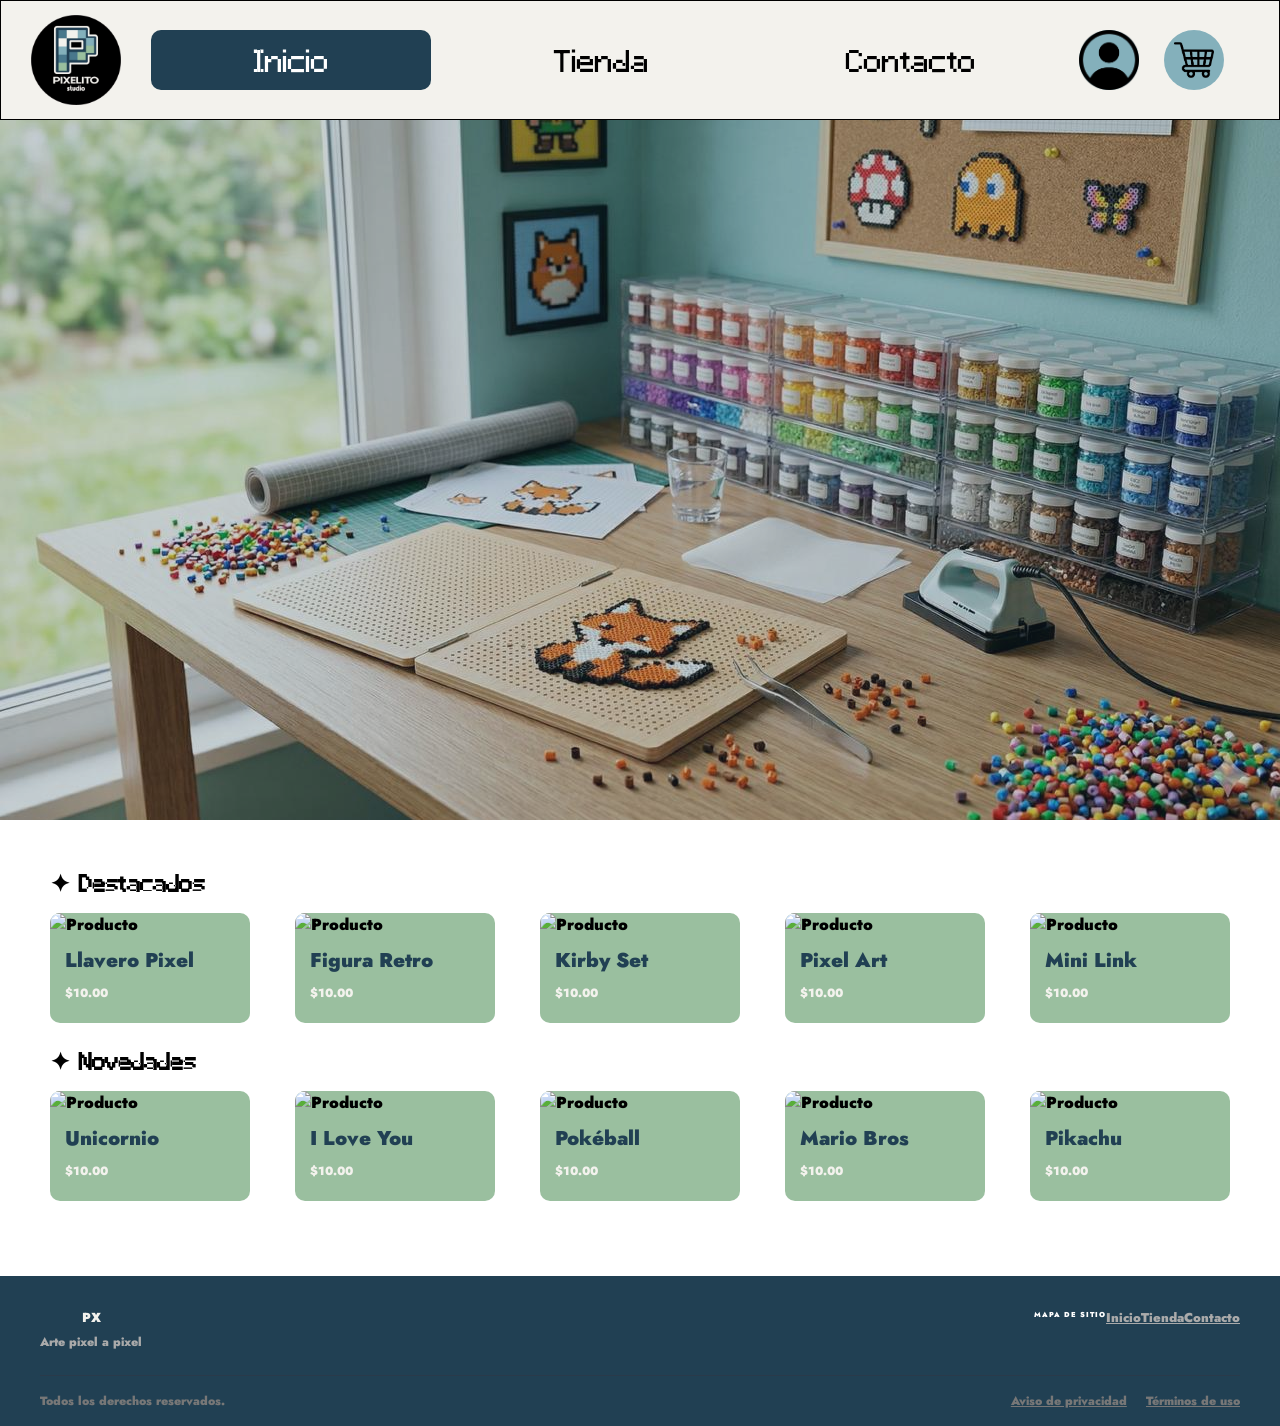
==== index.html @ dda9e46b "Add files via upload" ====
<!DOCTYPE html>
<html lang="en">
<head>
    <meta charset="UTF-8">
    <meta name="viewport" content="width=device-width, initial-scale=1.0">
    <title>Home</title>
    <link rel="stylesheet" href="css/root.css">
    <link rel="stylesheet" href="css/header.css">
    <link rel="stylesheet" href="css/index.css">
    <link rel="stylesheet" href="css/footer.css">
</head>
<body>

    <header>
        <img src="imgs/logo.png" alt="" class="logo">
        <a href="index.html" class="seccion active" title="Inicio">Inicio</a>
        <a href="shop.html" class="seccion" title="Tienda">Tienda</a>
        <a href="contacto.html" class="seccion" title="Contacto">Contacto</a>
        <div>
            <a href="cuenta.html" title="cuenta">
                <img src="imgs/user.png" alt="">
            </a>
            <a href="carrito.html" title="shop">
                <img src="imgs/shop.png" alt="">
            </a>
        </div>
    </header>
    <main>
        <div class="banner">
            <img src="imgs/Banner.jpg" alt="Arte en pixel beads" title="Arte en pixel beads"/>
        </div>

    <!-- DESTACADOS -->
    <section class="products-section">
        <h2 class="section-title">✦ Destacados</h2>
        <div class="products-column">
            <div class="product-card">
                <img src="https://images.unsplash.com/photo-1625805866449-3b62a1a3dbdd?w=400&auto=format&fit=crop" alt="Producto"/>
                <div class="product-info"><h3>Llavero Pixel</h3><span class="price">$10.00</span></div>
            </div>
            <div class="product-card">
                <img src="https://images.unsplash.com/photo-1558618666-fcd25c85cd64?w=400&auto=format&fit=crop" alt="Producto"/>
                <div class="product-info"><h3>Figura Retro</h3><span class="price">$10.00</span></div>
            </div>
            <div class="product-card">
                <img src="https://images.unsplash.com/photo-1606167668584-78701c57f13d?w=400&auto=format&fit=crop" alt="Producto"/>
                <div class="product-info">
                    <h3>Kirby Set</h3>
                    <span class="price">$10.00</span>
                </div>
            </div>
            <div class="product-card">
                <img src="https://images.unsplash.com/photo-1550745165-9bc0b252726f?w=400&auto=format&fit=crop" alt="Producto"/>
                <div class="product-info">
                    <h3>Pixel Art</h3>
                    <span class="price">$10.00</span>
                </div>
            </div>
            <div class="product-card">
                <img src="https://images.unsplash.com/photo-1534423861386-85a16f5d13fd?w=400&auto=format&fit=crop" alt="Producto"/>
                <div class="product-info"><h3>Mini Link</h3><span class="price">$10.00</span></div>
            </div>
        </div>

        <!-- NOVEDADES -->
        <h2 class="section-title">✦ Novedades</h2>
        <div class="products-column">
            <div class="product-card">
                <img src="https://images.unsplash.com/photo-1618354691373-d851c5c3a990?w=400&auto=format&fit=crop" alt="Producto"/>
                <div class="product-info"><h3>Unicornio</h3><span class="price">$10.00</span></div>
            </div>
            <div class="product-card">
                <img src="https://images.unsplash.com/photo-1535016120720-40c646be5580?w=400&auto=format&fit=crop" alt="Producto"/>
                <div class="product-info"><h3>I Love You</h3><span class="price">$10.00</span></div>
            </div>
            <div class="product-card">
                <img src="https://images.unsplash.com/photo-1608731267464-c0c889c2ff92?w=400&auto=format&fit=crop" alt="Producto"/>
                <div class="product-info"><h3>Pokéball</h3><span class="price">$10.00</span></div>
            </div>
            <div class="product-card">
                <img src="https://images.unsplash.com/photo-1525182008055-f88b95ff7980?w=400&auto=format&fit=crop" alt="Producto"/>
                <div class="product-info"><h3>Mario Bros</h3><span class="price">$10.00</span></div>
            </div>
            <div class="product-card">
                <img src="https://images.unsplash.com/photo-1516912481808-3406841bd33c?w=400&auto=format&fit=crop" alt="Producto"/>
                <div class="product-info"><h3>Pikachu</h3><span class="price">$10.00</span></div>
            </div>
        </div>
    </section>
    </main>
    <footer>
        <div class="footer-top">
      <div class="footer-brand">
        <div class="logo-placeholder">PX</div>
        <span>Arte pixel a pixel</span>
      </div>
      <div class="footer-map">
        <h4>MAPA DE SITIO</h4>
        <a href="index.html">Inicio</a>
        <a href="tienda.html">Tienda</a>
        <a href="contacto.html">Contacto</a>
      </div>
    </div>
    <div class="footer-bottom">
      <span>Todos los derechos reservados.</span>
      <div class="footer-bottom-links">
        <a href="#">Aviso de privacidad</a>
        <a href="#">Términos de uso</a>
      </div>
    </div>
    </footer>
</body>
</html>
---- css/root.css ----
@font-face {
    font-family: jost;
    src: url(../fonts/Jost-Black.ttf);
}



@font-face {
    font-family: arcade;
    src: url(../fonts/ArcadePixel-Regular.ttf);
}

:root {
    --azul_oscuro: #214053;
    --gris: #f3f2ed;
    --azul_claro: #84b0bb;
    --verde_claro: #9abf9f;
    --azul_medio: #48788c;
    --azul_oscurote: rgba(26,46,59,0.75);
    --negro: #000000;
    --blanco: #ffffff;
    --jostBlack: jost;
    --arcade: arcade;
}

* {
    font-family: var(--jostBlack);
}
---- css/header.css ----
* {
    box-sizing: border-box;
}

header {
    display: flex;
    justify-content: space-between;
    align-items: center;
    width: 100%;
    height: 120px;
    border: 1px solid #000000;
    background-color: var(--gris);
    padding: 30px;
    position: sticky;
    top: 0;
    z-index: 100;
}

.logo {
    width: 90px;
    height: 90px;
}

.seccion {
    color: var(--negro);
    display: flex;
    justify-content: center;
    align-items: center;
    /*place-content: center;*/
    width: 280px;
    height: 40px;
    font-family: var(--arcade);
    text-decoration: none;
    font-size: 32px;
    border-radius: 10px;
    transition: 0.4s;
}

.active {
    width: 280px;
    height: 60px;
    background-color: var(--azul_oscuro);
    color: var(--blanco);
}

div {
    display: flex;
    justify-content: center;
    align-items: center;

}


div a img {
    width: 60px;
    height: 100%;
}

div a[title="cuenta"] {
    margin-right: 25px;
    text-decoration: none;
    background-color: var(--azul_claro);
    border-radius: 50px;
    width: 60px;
    height: 60px;
    transition: 0.3s;
}

div a[title="cuenta"]:hover {
    background-color: var(--azul_medio);
}

div a[title="shop"] {
    margin-right: 25px;
    text-decoration: none;
    background-color: var(--azul_claro);
    border-radius: 50px;
    width: 60px;
    height: 60px;
    display: flex;
    justify-content: space-between;
    align-items: center;
    transition: 0.3s;
}

div a[title="shop"]:hover {
    background-color: var(--azul_medio);
}

div a[title="shop"] img {
    margin: 0 auto;
    width: 40px;
    height: 40px;
}
---- css/index.css ----
* {
    margin: 0;
    font-family: var(--jostBlack);
}

header > a:nth-child(3):hover {
    background-color: var(--azul_oscuro);
    color: var(--blanco);
}

header > a:nth-child(4):hover {
    background-color: var(--azul_oscuro);
    color: var(--blanco);
}

main {
    width: 100%;
    height: auto;
}

.banner {
    position: relative;
    width: 100%;
    height: 700px;
    overflow: hidden; /* El contenido excedente se recorta y se oculta. */
    background: var(--azul_oscuro);
}

.banner img {
    width: 100%;
    height: 100%;
    object-fit: cover; /* La imagen se escala proporcionalmente y llena todo el contenedor, recortando las partes sobrantes si es necesario para evitar deformaciones. inset es todos los valores de position*/
    opacity: 0.75;
}

.products-section {
  padding: 50px 50px;
  display: inline-block;
  width: 100%;
}

.section-title {
  color: var(--negro);
  padding-bottom: 15px;
  font-family: var(--arcade);
  font-weight: 600;
}

.products-column {
  height: auto;
  display: flex;
  justify-content: space-between; /* flex-start */
  flex-wrap: wrap;
  margin-bottom: 25px;
}

.product-card {
  width: 200px;
  display: inline-block;
  background: var(--verde_claro);
  border-radius: 10px;
  box-shadow: 0 2px 12px #ffffff;
  overflow: hidden;
  transition: 0.2s;
  cursor: pointer;
}

.product-card:hover {
  transform: translateY(-4px);
  box-shadow: 0 8px 24px rgba(0,0,0,0.13);
}

.product-card img {
  width: 100%;
  aspect-ratio: 1/1;
  object-fit: cover;
}

.product-info {
  padding: 10px 10px 20px 15px;
  display: block;
}

.product-info h3 {
  color: var(--azul_oscuro);
  font-family: var(--jost);
  font-size: 20px;
  font-weight: 500;
  margin-bottom: 5px;
}

.product-info .price {
  font-size: 12px;
  color: var(--gris);
  font-weight: 200;
}
---- css/footer.css ----
* {
    box-sizing: border-box;
}

footer {
  background: var(--azul_oscuro);
  color: var(--gris);
  padding: 2rem 2.5rem 1rem;
  font-size: 0.82rem;
}

.footer-top {
  display: flex;
  justify-content: space-between;
  align-items: flex-start;
  gap: 2rem;
  margin-bottom: 1.5rem;
}

.footer-brand {
  display: flex;
  flex-direction: column;
  gap: 0.4rem;
}

.footer-brand img {
  width: 46px;
  border-radius: 50%;
}

.footer-brand span {
  font-size: 0.75rem;
  color: #aaa;
}

.footer-map h4 {
  font-family: var(--pixel-font);
  font-size: 0.45rem;
  color: #fff;
  margin-bottom: 0.7rem;
  letter-spacing: 1px;
}

.footer-map a {
  display: block;
  color: #aaa;
  margin-bottom: 0.3rem;
  font-size: 0.8rem;
  transition: color 0.2s;
}

.footer-map a:hover { color: var(--accent2); }

.footer-bottom {
  border-top: 1px solid #2a3a4a;
  padding-top: 1rem;
  display: flex;
  justify-content: space-between;
  align-items: center;
  flex-wrap: wrap;
  gap: 0.5rem;
  font-size: 0.75rem;
  color: #777;
}

.footer-bottom-links { display: flex; gap: 1.2rem; }
.footer-bottom-links a { color: #777; transition: color 0.2s; }
.footer-bottom-links a:hover { color: var(--accent2); }
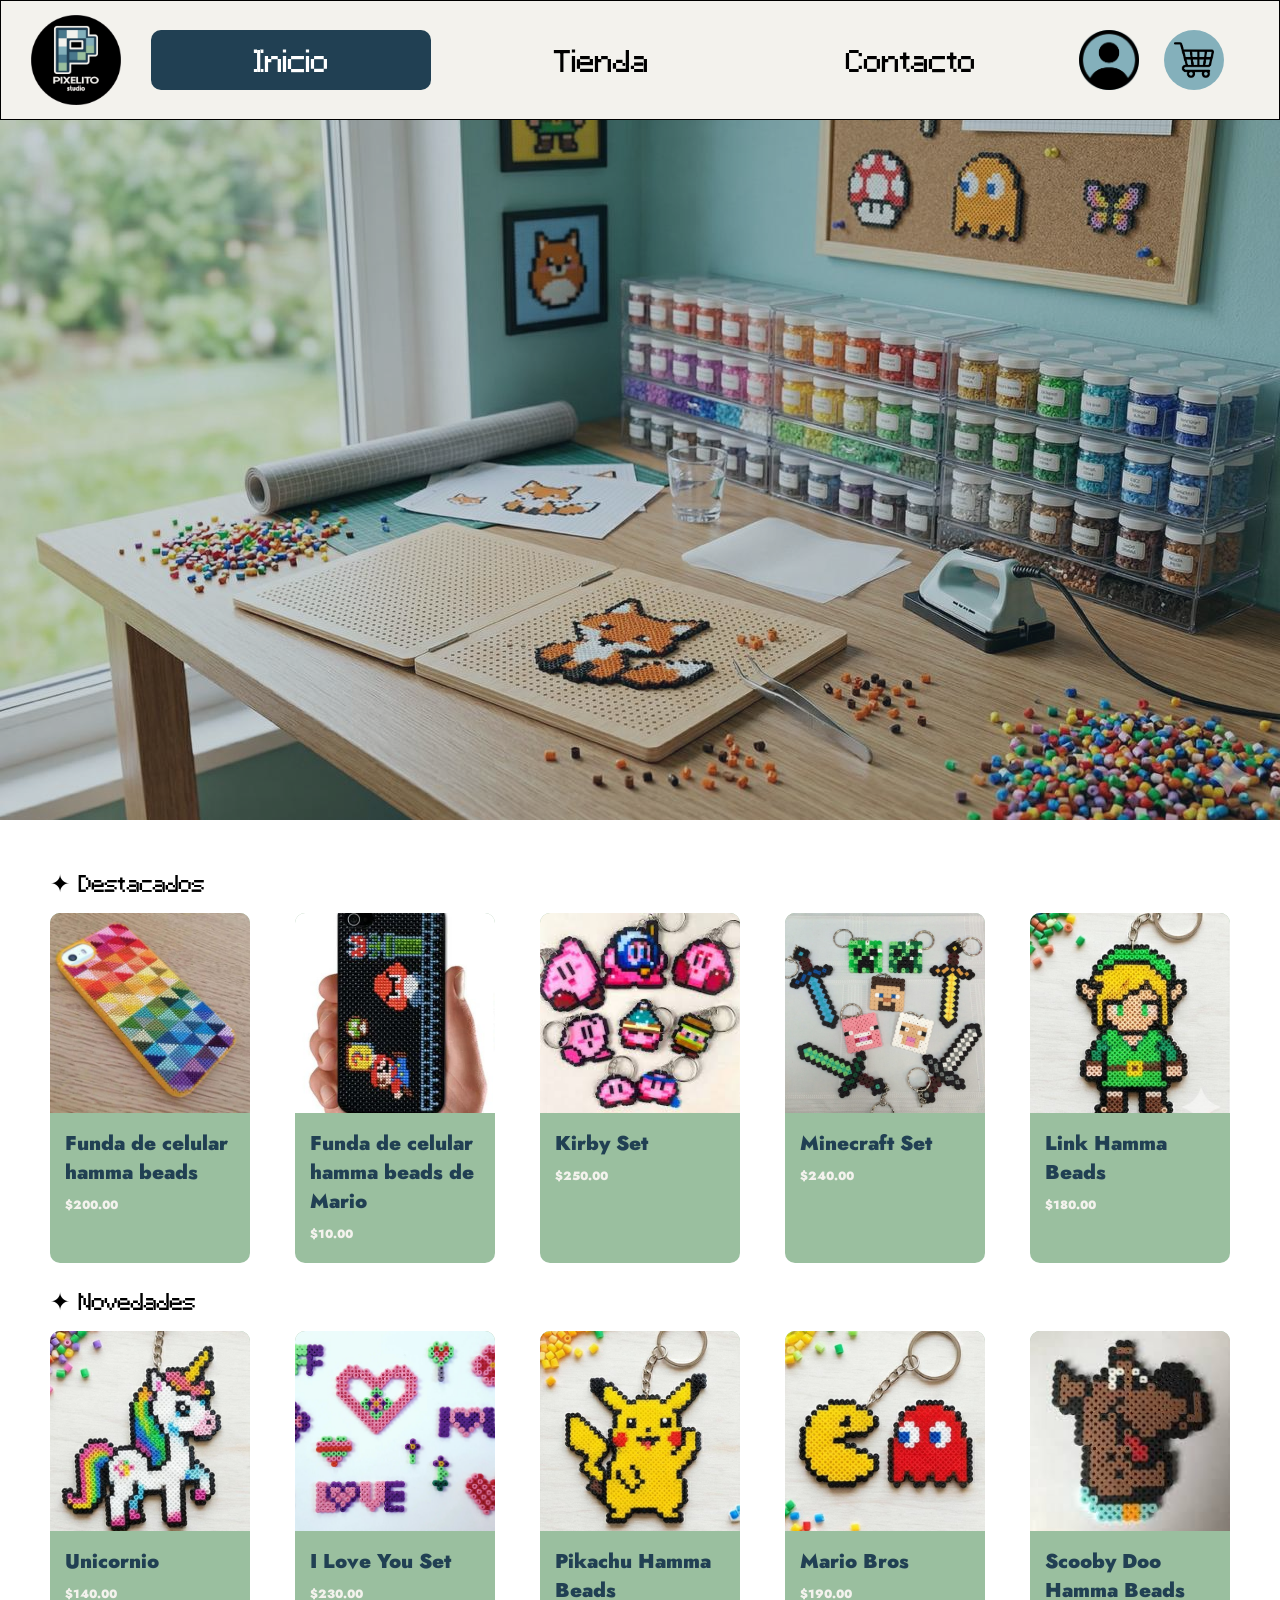
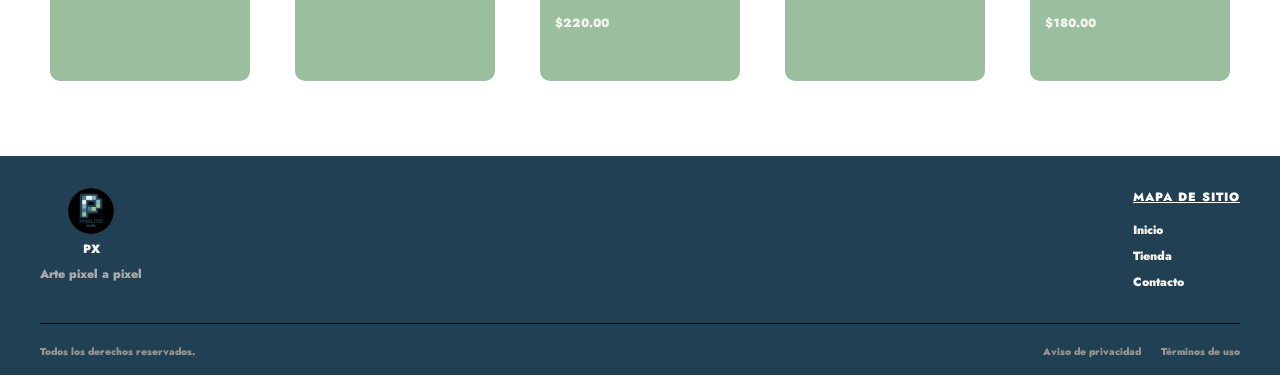
==== commit c7e1e34f: "Add files via upload" ====
--- a/index.html
+++ b/index.html
@@ -12,10 +12,10 @@
 <body>
 
     <header>
-        <img src="imgs/logo.png" alt="" class="logo">
+        <img src="imgs/logo.png" alt="Pixelito" class="logo">
         <a href="index.html" class="seccion active" title="Inicio">Inicio</a>
         <a href="shop.html" class="seccion" title="Tienda">Tienda</a>
-        <a href="contacto.html" class="seccion" title="Contacto">Contacto</a>
+        <a href="" class="seccion" title="Contacto">Contacto</a>
         <div>
             <a href="cuenta.html" title="cuenta">
                 <img src="imgs/user.png" alt="">
@@ -33,81 +33,103 @@
     <!-- DESTACADOS -->
     <section class="products-section">
         <h2 class="section-title">✦ Destacados</h2>
-        <div class="products-column">
+        <div class="products-row">
             <div class="product-card">
-                <img src="https://images.unsplash.com/photo-1625805866449-3b62a1a3dbdd?w=400&auto=format&fit=crop" alt="Producto"/>
-                <div class="product-info"><h3>Llavero Pixel</h3><span class="price">$10.00</span></div>
+                <img src="imgs/funda_hama.jpeg" alt="Producto"/>
+                <div class="product-info">
+                    <h3>Funda de celular hamma beads</h3>
+                    <span class="price">$200.00</span>
+                </div>
             </div>
             <div class="product-card">
-                <img src="https://images.unsplash.com/photo-1558618666-fcd25c85cd64?w=400&auto=format&fit=crop" alt="Producto"/>
-                <div class="product-info"><h3>Figura Retro</h3><span class="price">$10.00</span></div>
-            </div>
-            <div class="product-card">
-                <img src="https://images.unsplash.com/photo-1606167668584-78701c57f13d?w=400&auto=format&fit=crop" alt="Producto"/>
+                <img src="imgs/funda_mario_hama.jpeg" alt="Producto"/>
                 <div class="product-info">
-                    <h3>Kirby Set</h3>
+                    <h3>Funda de celular hamma beads de Mario</h3>
                     <span class="price">$10.00</span>
                 </div>
             </div>
             <div class="product-card">
-                <img src="https://images.unsplash.com/photo-1550745165-9bc0b252726f?w=400&auto=format&fit=crop" alt="Producto"/>
+                <img src="imgs/kirby_coleccion_hamma.jpg" alt="Producto"/>
                 <div class="product-info">
-                    <h3>Pixel Art</h3>
-                    <span class="price">$10.00</span>
+                    <h3>Kirby Set</h3>
+                    <span class="price">$250.00</span>
                 </div>
             </div>
             <div class="product-card">
-                <img src="https://images.unsplash.com/photo-1534423861386-85a16f5d13fd?w=400&auto=format&fit=crop" alt="Producto"/>
-                <div class="product-info"><h3>Mini Link</h3><span class="price">$10.00</span></div>
+                <img src="imgs/minecraft.jpeg" alt="Producto"/>
+                <div class="product-info">
+                    <h3>Minecraft Set</h3>
+                    <span class="price">$240.00</span>
+                </div>
+            </div>
+            <div class="product-card">
+                <img src="imgs/link_hamma.jpeg" alt="Producto"/>
+                <div class="product-info">
+                    <h3>Link Hamma Beads</h3>
+                    <span class="price">$180.00</span>
+                </div>
             </div>
         </div>
-
-        <!-- NOVEDADES -->
         <h2 class="section-title">✦ Novedades</h2>
-        <div class="products-column">
+        <div class="products-row">
             <div class="product-card">
-                <img src="https://images.unsplash.com/photo-1618354691373-d851c5c3a990?w=400&auto=format&fit=crop" alt="Producto"/>
-                <div class="product-info"><h3>Unicornio</h3><span class="price">$10.00</span></div>
+                <img src="imgs/unicornio.jpeg" alt="Producto"/>
+                <div class="product-info">
+                    <h3>Unicornio</h3>
+                    <span class="price">$140.00</span>
+                </div>
             </div>
             <div class="product-card">
-                <img src="https://images.unsplash.com/photo-1535016120720-40c646be5580?w=400&auto=format&fit=crop" alt="Producto"/>
-                <div class="product-info"><h3>I Love You</h3><span class="price">$10.00</span></div>
+                <img src="imgs/Love.jpeg" alt="Producto"/>
+                <div class="product-info">
+                    <h3>I Love You Set</h3>
+                    <span class="price">$230.00</span>
+                </div>
             </div>
             <div class="product-card">
-                <img src="https://images.unsplash.com/photo-1608731267464-c0c889c2ff92?w=400&auto=format&fit=crop" alt="Producto"/>
-                <div class="product-info"><h3>Pokéball</h3><span class="price">$10.00</span></div>
+                <img src="imgs/pikachu_hamma.jpeg" alt="Producto"/>
+                <div class="product-info">
+                    <h3>Pikachu Hamma Beads</h3>
+                    <span class="price">$220.00</span>
+                </div>
             </div>
             <div class="product-card">
-                <img src="https://images.unsplash.com/photo-1525182008055-f88b95ff7980?w=400&auto=format&fit=crop" alt="Producto"/>
-                <div class="product-info"><h3>Mario Bros</h3><span class="price">$10.00</span></div>
+                <img src="imgs/pacman_hamma.jpeg" alt="Producto"/>
+                <div class="product-info">
+                    <h3>Mario Bros</h3>
+                    <span class="price">$190.00</span>
+                </div>
             </div>
             <div class="product-card">
-                <img src="https://images.unsplash.com/photo-1516912481808-3406841bd33c?w=400&auto=format&fit=crop" alt="Producto"/>
-                <div class="product-info"><h3>Pikachu</h3><span class="price">$10.00</span></div>
+                <img src="imgs/scooby_doo.jpeg" alt="Producto"/>
+                <div class="product-info">
+                    <h3>Scooby Doo Hamma Beads</h3>
+                    <span class="price">$180.00</span>
+                </div>
             </div>
         </div>
     </section>
     </main>
     <footer>
         <div class="footer-top">
-      <div class="footer-brand">
-        <div class="logo-placeholder">PX</div>
-        <span>Arte pixel a pixel</span>
-      </div>
-      <div class="footer-map">
-        <h4>MAPA DE SITIO</h4>
-        <a href="index.html">Inicio</a>
-        <a href="tienda.html">Tienda</a>
-        <a href="contacto.html">Contacto</a>
-      </div>
-    </div>
-    <div class="footer-bottom">
-      <span>Todos los derechos reservados.</span>
-      <div class="footer-bottom-links">
-        <a href="#">Aviso de privacidad</a>
-        <a href="#">Términos de uso</a>
-      </div>
-    </div>
+            <div class="footer-brand">
+                <img src="imgs/logo.png" class="logo-placeholder">PX</img>
+                <span>Arte pixel a pixel</span>
+            </div>
+            <div class="footer-map">
+                <h4>MAPA DE SITIO</h4>
+                <a href="index.html">Inicio</a>
+                <a href="shop.html">Tienda</a>
+                <a href="">Contacto</a>
+            </div>
+        </div>
+        <div class="footer-bottom">
+            <span>Todos los derechos reservados.</span>
+            <div class="footer-bottom-links">
+                <a href="#" class="aviso">Aviso de privacidad</a>
+                <a href="#">Términos de uso</a>
+            </div>
+        </div>
     </footer>
 </body>
 </html>
--- a/css/root.css
+++ b/css/root.css
@@ -3,7 +3,15 @@
     src: url(../fonts/Jost-Black.ttf);
 }
 
+@font-face {
+    font-family: jostBold;
+    src: url(../fonts/Jost-Bold.ttf);
+}
 
+@font-face {
+    font-family: jostExtrabold;
+    src: url(../fonts/Jost-ExtraBold.ttf);
+}
 
 @font-face {
     font-family: arcade;
@@ -13,6 +21,7 @@
 :root {
     --azul_oscuro: #214053;
     --gris: #f3f2ed;
+    --gris_oscuro: #959491;
     --azul_claro: #84b0bb;
     --verde_claro: #9abf9f;
     --azul_medio: #48788c;
--- a/css/header.css
+++ b/css/header.css
@@ -92,3 +92,11 @@
     width: 40px;
     height: 40px;
 }
+
+div a[title="cuenta"].active-icon {
+    background-color: var(--verde_claro);
+}
+
+div a[title="shop"].active-icon {
+    background-color: var(--verde_claro);
+}
--- a/css/index.css
+++ b/css/index.css
@@ -43,10 +43,10 @@
   color: var(--negro);
   padding-bottom: 15px;
   font-family: var(--arcade);
-  font-weight: 600;
+  font-weight: 500;
 }
 
-.products-column {
+.products-row {
   height: auto;
   display: flex;
   justify-content: space-between; /* flex-start */
@@ -56,6 +56,7 @@
 
 .product-card {
   width: 200px;
+  height: 350px;
   display: inline-block;
   background: var(--verde_claro);
   border-radius: 10px;
--- a/css/footer.css
+++ b/css/footer.css
@@ -6,7 +6,7 @@
   background: var(--azul_oscuro);
   color: var(--gris);
   padding: 2rem 2.5rem 1rem;
-  font-size: 0.82rem;
+  font-size: 12px;
 }
 
 .footer-top {
@@ -33,36 +33,56 @@
   color: #aaa;
 }
 
+.footer-map {
+  display: inline-block;
+  align-items: center;
+  justify-content: space-between;
+
+}
+
 .footer-map h4 {
-  font-family: var(--pixel-font);
-  font-size: 0.45rem;
-  color: #fff;
-  margin-bottom: 0.7rem;
-  letter-spacing: 1px;
+  font-family: var(--jost);
+  font-size: 12px;
+  color: var(--blanco);
+  margin-bottom: 15px;
+  letter-spacing: 1px; /* Esta propiedad ajusta el espaciado horizontal entre los caracteres del texto.  */
+  text-decoration: underline;
 }
 
 .footer-map a {
   display: block;
-  color: #aaa;
-  margin-bottom: 0.3rem;
-  font-size: 0.8rem;
+  color: var(--gris);
+  margin-bottom: 8px;
+  font-size: 12px;
   transition: color 0.2s;
+  text-decoration: none;
 }
 
-.footer-map a:hover { color: var(--accent2); }
+.footer-map a:hover { 
+  color: var(--gris_oscuro); 
+}
 
 .footer-bottom {
-  border-top: 1px solid #2a3a4a;
-  padding-top: 1rem;
+  border-top: 1px solid var(--negro);
+  padding-top: 20px;
   display: flex;
   justify-content: space-between;
   align-items: center;
-  flex-wrap: wrap;
-  gap: 0.5rem;
-  font-size: 0.75rem;
-  color: #777;
+  font-size: 10px;
+  color: var(--gris_oscuro);
 }
 
-.footer-bottom-links { display: flex; gap: 1.2rem; }
-.footer-bottom-links a { color: #777; transition: color 0.2s; }
-.footer-bottom-links a:hover { color: var(--accent2); }+
+.footer-bottom-links a { 
+  color: var(--gris_oscuro); 
+  transition: 0.2s; 
+  text-decoration: none;
+}
+
+.aviso {
+  margin-right: 20px;
+}
+
+.footer-bottom-links a:hover { 
+  color: var(--blanco); 
+}
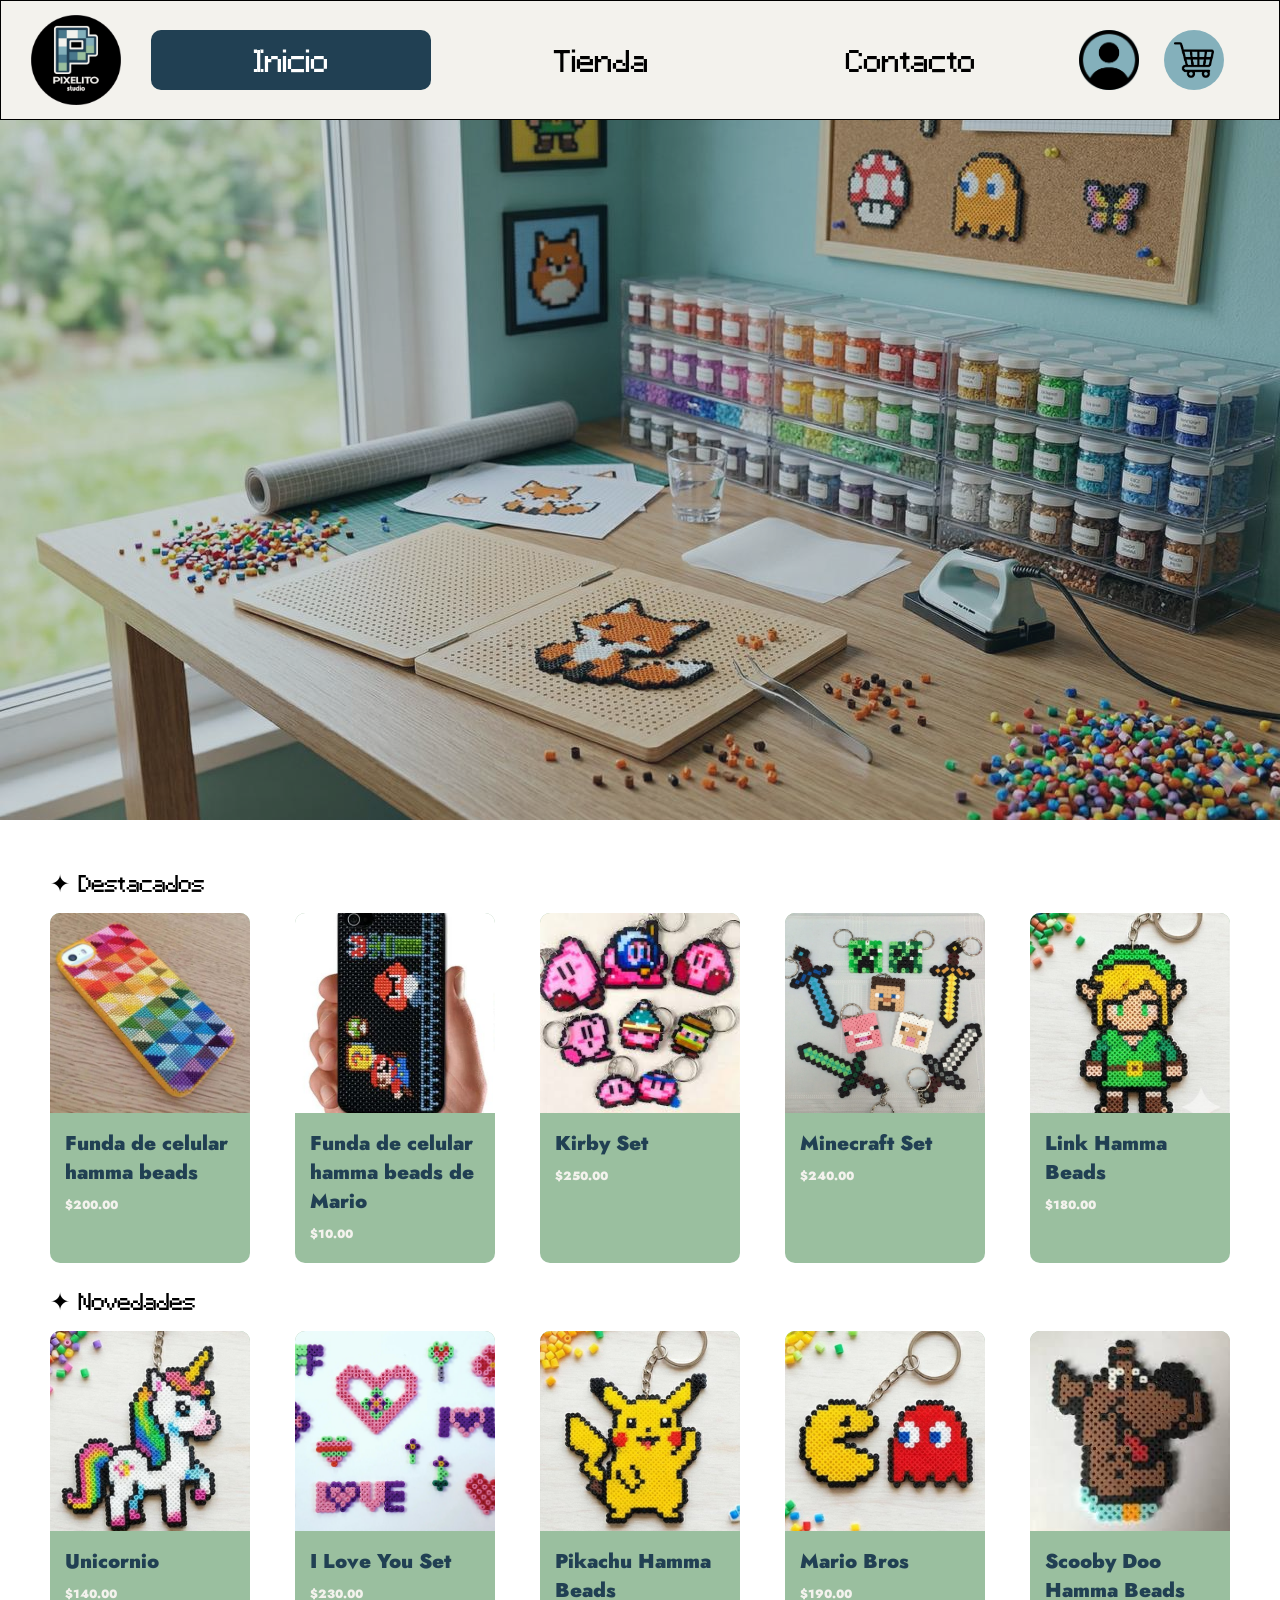
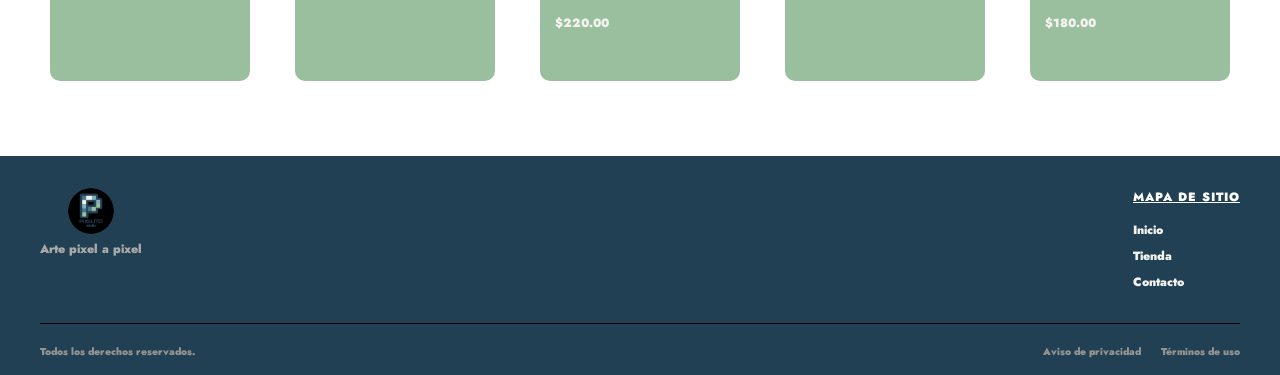
==== commit e5d39cdf: "Update index.html" ====
--- a/index.html
+++ b/index.html
@@ -113,7 +113,7 @@
     <footer>
         <div class="footer-top">
             <div class="footer-brand">
-                <img src="imgs/logo.png" class="logo-placeholder">PX</img>
+                <img src="imgs/logo.png" class="logo-placeholder"></img>
                 <span>Arte pixel a pixel</span>
             </div>
             <div class="footer-map">
@@ -132,4 +132,4 @@
         </div>
     </footer>
 </body>
-</html>+</html>
